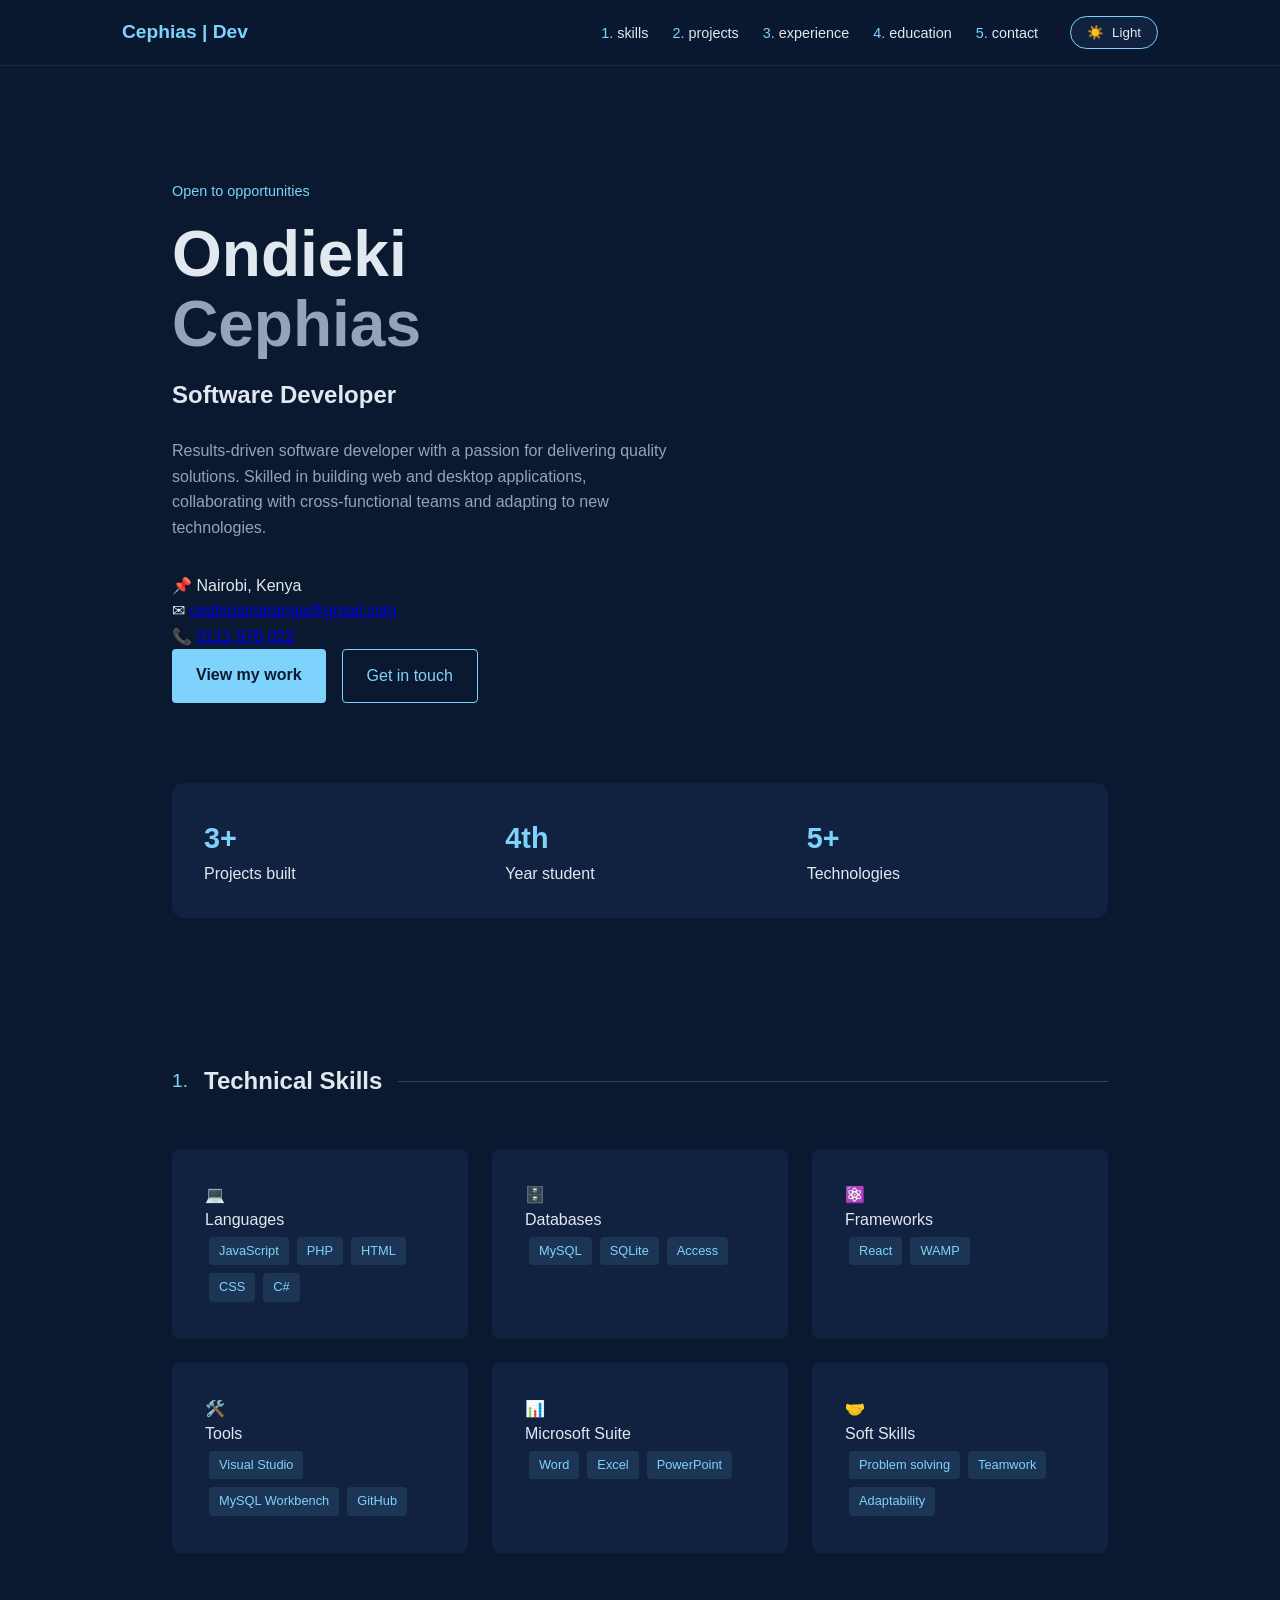
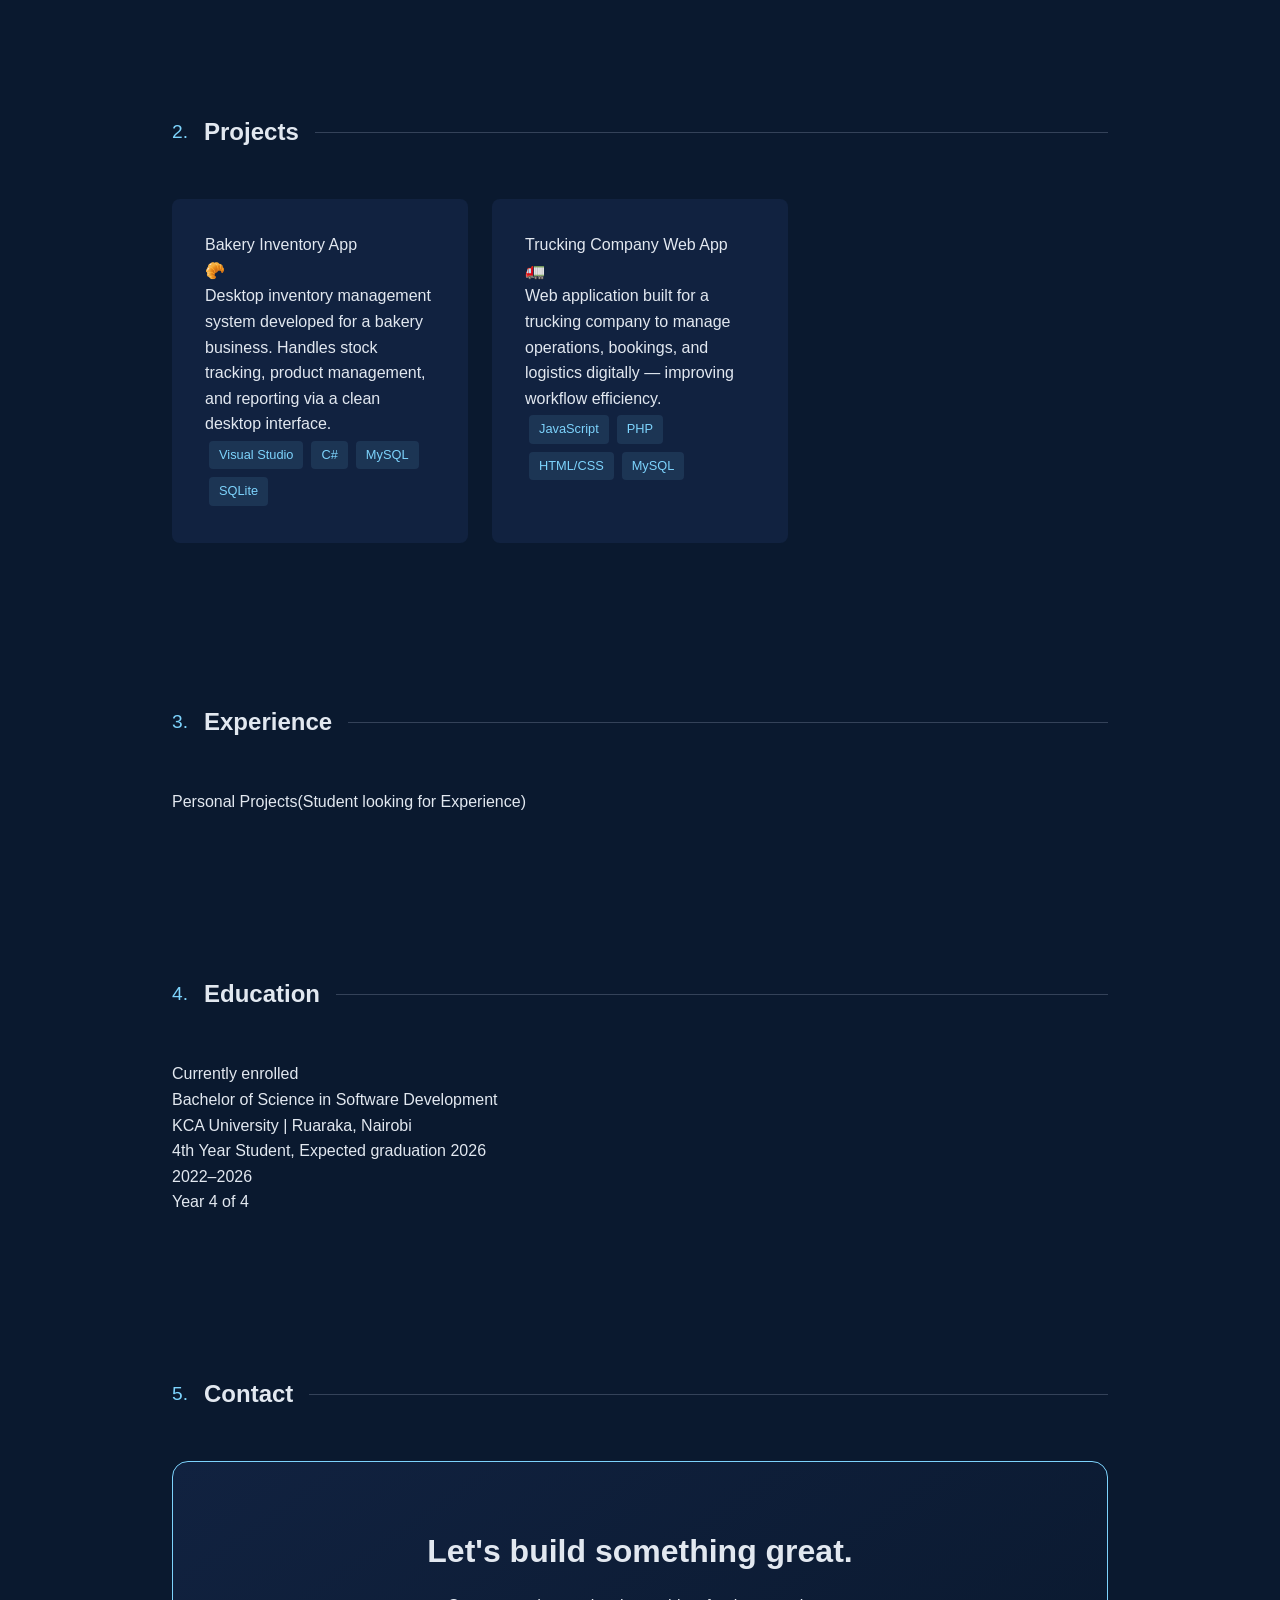
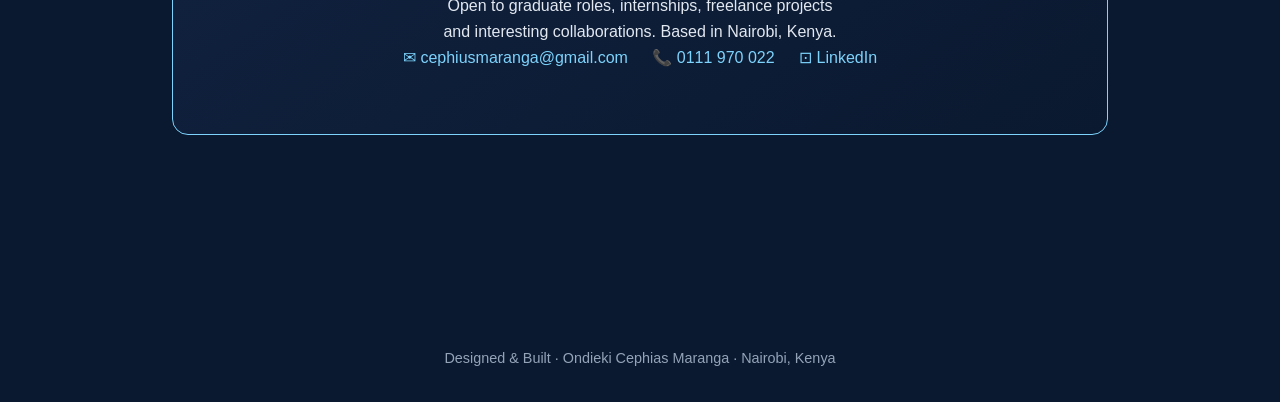
==== index.html @ e8d5468e "Rename ceph_pt.html to index.html" ====
<!DOCTYPE html>
<html lang="en">
<head>
<meta charset="UTF-8">
<meta name="viewport" content="width=device-width, initial-scale=1.0">
<title>Cephias Maranga | Software Developer</title>
<link rel="stylesheet" href="style.css">
</head>

<body>
<div class="stars"></div>

<nav>
  <div class="nav-inner">
    <div class="nav-logo"> Cephias | Dev</div>
    <div class="nav-right">
      <ul class="nav-links">
        <li><a href="#skills"><span class="nav-dot">1.</span>skills</a></li>
        <li><a href="#projects"><span class="nav-dot">2.</span>projects</a></li>
        <li><a href="#experience"><span class="nav-dot">3.</span>experience</a></li>
        <li><a href="#education"><span class="nav-dot">4.</span>education</a></li>
        <li><a href="#contact"><span class="nav-dot">5.</span>contact</a></li>
      </ul>
      <button class="toggle-btn" onclick="toggleTheme()" id="themeBtn">
        <span class="toggle-icon" id="themeIcon">☀️</span>
        <span id="themeLabel">Light</span>
      </button>
    </div>
  </div>
</nav>

<main>
  <div class="container">
    <!-- HERO -->
    <section class="hero">
      <div class="hero-content">
        <div class="hero-tag">Open to opportunities</div>
        <h1>Ondieki<span class="line2">Cephias</span></h1>
        <div class="hero-role">Software Developer<span class="blink"></span></div>
        <p class="hero-desc">Results-driven software developer with a passion for delivering quality solutions. Skilled in building web and desktop applications, collaborating with cross-functional teams and adapting to new technologies.</p>
        <div class="hero-contact">
          <div class="hero-contact-item">📌 Nairobi, Kenya</div>
          <div class="hero-contact-item">✉ <a href="mailto:cephiusmaranga@gmail.com">cephiusmaranga@gmail.com</a></div>
          <div class="hero-contact-item">📞 <a href="tel:0111970022">0111 970 022</a></div>
        </div>
        <div class="hero-btns">
          <a href="#projects" class="btn-primary">View my work</a>
          <a href="#contact" class="btn-ghost">Get in touch</a>
        </div>
      </div>
    </section>

    <!-- STATS -->
    <div class="status-bar">
      <div class="stat"><div class="stat-num">3+</div><div class="stat-label">Projects built</div></div>
      <div class="stat"><div class="stat-num">4th</div><div class="stat-label">Year student</div></div>
      <div class="stat"><div class="stat-num">5+</div><div class="stat-label">Technologies</div></div>
    </div>

    <!-- SKILLS -->
    <section class="skills-section" id="skills">
      <div class="section-header">
        <div class="section-num">1.</div>
        <h2 class="section-title">Technical Skills</h2>
        <div class="section-line"></div>
      </div>
      <div class="skills-grid">
        <div class="skill-card">
          <div class="skill-icon">💻</div>
          <div class="skill-name">Languages</div>
          <div class="skill-tags">
            <span class="tag">JavaScript</span><span class="tag">PHP</span><span class="tag">HTML</span><span class="tag">CSS</span><span class="tag">C#</span>
          </div>
        </div>
        <div class="skill-card">
          <div class="skill-icon">🗄️</div>
          <div class="skill-name">Databases</div>
          <div class="skill-tags">
            <span class="tag">MySQL</span><span class="tag">SQLite</span><span class="tag">Access</span>
          </div>
        </div>
        <div class="skill-card">
          <div class="skill-icon">⚛️</div>
          <div class="skill-name">Frameworks</div>
          <div class="skill-tags">
            <span class="tag">React</span><span class="tag">WAMP</span>
          </div>
        </div>
        <div class="skill-card">
          <div class="skill-icon">🛠️</div>
          <div class="skill-name">Tools</div>
          <div class="skill-tags">
            <span class="tag">Visual Studio</span><span class="tag">MySQL Workbench</span><span class="tag">GitHub</span>
          </div>
        </div>
        <div class="skill-card">
          <div class="skill-icon">📊</div>
          <div class="skill-name">Microsoft Suite</div>
          <div class="skill-tags">
            <span class="tag">Word</span><span class="tag">Excel</span><span class="tag">PowerPoint</span>
          </div>
        </div>
        <div class="skill-card">
          <div class="skill-icon">🤝</div>
          <div class="skill-name">Soft Skills</div>
          <div class="skill-tags">
            <span class="tag">Problem solving</span><span class="tag">Teamwork</span><span class="tag">Adaptability</span>
          </div>
        </div>
      </div>
    </section>

    <!-- PROJECTS -->
    <section class="projects-section" id="projects">
      <div class="section-header">
        <div class="section-num">2.</div>
        <h2 class="section-title">Projects</h2>
        <div class="section-line"></div>
      </div>
      <div class="projects-grid">
        <div class="project-card">
          <div class="project-header">
            <div class="project-name">Bakery Inventory App</div>
            <div class="project-icon">🥐</div>
          </div>
          <p class="project-desc">Desktop inventory management system developed for a bakery business. Handles stock tracking, product management, and reporting via a clean desktop interface.</p>
          <div class="project-stack">
            <span class="tag">Visual Studio</span><span class="tag">C#</span><span class="tag">MySQL</span><span class="tag">SQLite</span>
          </div>
        </div>
        <div class="project-card">
          <div class="project-header">
            <div class="project-name">Trucking Company Web App</div>
            <div class="project-icon">🚛</div>
          </div>
          <p class="project-desc">Web application built for a trucking company to manage operations, bookings, and logistics digitally — improving workflow efficiency.</p>
          <div class="project-stack">
            <span class="tag">JavaScript</span><span class="tag">PHP</span><span class="tag">HTML/CSS</span><span class="tag">MySQL</span>
          </div>
        </div>
      </div>
    </section>

    <!-- EXPERIENCE -->
    <section class="exp-section" id="experience">
      <div class="section-header">
        <div class="section-num">3.</div>
        <h2 class="section-title">Experience</h2>
        <div class="section-line"></div>
      </div>
      <div class="exp-list">
        <div class="exp-item">
          Personal Projects(Student looking for Experience)
        </div>
      </div>
    </section>

    <!-- EDUCATION -->
    <section class="edu-section" id="education">
      <div class="section-header">
        <div class="section-num">4.</div>
        <h2 class="section-title">Education</h2>
        <div class="section-line"></div>
      </div>
      <div class="edu-card">
        <div>
          <div class="edu-badge">Currently enrolled</div>
          <div class="edu-degree">Bachelor of Science in Software Development</div>
          <div class="edu-school">KCA University | Ruaraka, Nairobi</div>
          <div class="edu-detail">4th Year Student, Expected graduation 2026</div>
        </div>
        <div class="edu-right">
          <div class="edu-year">2022–2026</div>
          <div class="edu-status">Year 4 of 4</div>
        </div>
      </div>
    </section>

    <!-- CONTACT -->
    <section class="contact-section" id="contact">
      <div class="section-header">
        <div class="section-num">5.</div>
        <h2 class="section-title">Contact</h2>
        <div class="section-line"></div>
      </div>
      <div class="contact-card">
        <div class="contact-glow">Let's build something great.</div>
        <p class="contact-sub">Open to graduate roles, internships, freelance projects<br>and interesting collaborations. Based in Nairobi, Kenya.</p>
        <div class="contact-links">
          <a href="mailto:cephiusmaranga@gmail.com" class="contact-link">✉ cephiusmaranga@gmail.com</a>
          <a href="tel:0111970022" class="contact-link">📞 0111 970 022</a>
          <a href="https://linkedin.com/in/cephias-maranga" target="_blank" class="contact-link">⊡ LinkedIn</a>
        </div>
      </div>
    </section>
  </div>
</main>

<footer>
  <div>Designed &amp; Built · Ondieki Cephias Maranga · Nairobi, Kenya</div>
</footer>

<script>
  let dark = true;
  function toggleTheme() {
    dark = !dark;
    document.body.classList.toggle('light', !dark);
    document.getElementById('themeIcon').textContent = dark ? '☀️' : '🌙';
    document.getElementById('themeLabel').textContent = dark ? 'Light' : 'Dark';
  }
</script>
</body>
</html>
---- style.css ----
:root {
    /* Dark Theme */
    --bg-color: #0a192f;        
    --card-bg: #112240;         
    --accent-color: #7dd3fc;    
    --text-primary: #e2e8f0;    
    --text-secondary: #94a3b8;  
    --nav-bg: rgba(10, 25, 47, 0.85);
    --transition: all 0.3s ease;
  }

  body.light {
    /* Light Theme */
    --bg-color: #f0f9ff;        
    --card-bg: #ffffff;         
    --accent-color: #0369a1;    
    --text-primary: #0f172a;    
    --text-secondary: #475569;  
    --nav-bg: rgba(240, 249, 255, 0.85);
  }

  * {
    margin: 0;
    padding: 0;
    box-sizing: border-box;
  }

  html {
    scroll-behavior: smooth;
  }

  body {
    font-family: 'Calibri', 'Segoe UI', Tahoma, sans-serif;
    background-color: var(--bg-color);
    color: var(--text-primary);
    line-height: 1.6;
    transition: var(--transition);
    overflow-x: hidden;
  }

  /* Navigation */
  nav {
    position: fixed;
    top: 0;
    width: 100%;
    background: var(--nav-bg);
    backdrop-filter: blur(10px);
    z-index: 1000;
    border-bottom: 1px solid rgba(125, 211, 252, 0.1);
  }

  .nav-inner {
    max-width: 1100px;
    margin: 0 auto;
    padding: 1rem 2rem;
    display: flex;
    justify-content: space-between;
    align-items: center;
  }

  .nav-logo {
    font-weight: bold;
    font-size: 1.2rem;
    color: var(--accent-color);
  }

  .nav-right {
    display: flex;
    align-items: center;
    gap: 2rem;
  }

  .nav-links {
    display: flex;
    list-style: none;
    gap: 1.5rem;
  }

  .nav-links a {
    text-decoration: none;
    color: var(--text-primary);
    font-size: 0.9rem;
    transition: var(--transition);
  }

  .nav-links a:hover {
    color: var(--accent-color);
  }

  .nav-dot {
    color: var(--accent-color);
    margin-right: 4px;
  }

  .toggle-btn {
    background: var(--card-bg);
    border: 1px solid var(--accent-color);
    color: var(--text-primary);
    padding: 0.5rem 1rem;
    border-radius: 20px;
    cursor: pointer;
    display: flex;
    align-items: center;
    gap: 8px;
    transition: var(--transition);
  }

  /* Main Container */
  .container {
    max-width: 1000px;
    margin: 0 auto;
    padding: 100px 2rem;
  }

  section {
    padding: 80px 0;
  }

  /* Hero Section */
  .hero {
    display: flex;
    justify-content: space-between;
    align-items: center;
    min-height: 70vh;
  }

  .hero-tag {
    color: var(--accent-color);
    font-size: 0.9rem;
    margin-bottom: 1rem;
  }

  h1 {
    font-size: 4rem;
    line-height: 1.1;
    margin-bottom: 1rem;
  }

  .line2 {
    display: block;
    color: var(--text-secondary);
  }

  .hero-role {
    font-size: 1.5rem;
    font-weight: bold;
    margin-bottom: 1.5rem;
  }

  .hero-desc {
    max-width: 500px;
    color: var(--text-secondary);
    margin-bottom: 2rem;
  }

  .hero-btns {
    display: flex;
    gap: 1rem;
  }

  .btn-primary {
    background: var(--accent-color);
    color: var(--bg-color);
    padding: 0.8rem 1.5rem;
    border-radius: 4px;
    text-decoration: none;
    font-weight: bold;
  }

  .btn-ghost {
    border: 1px solid var(--accent-color);
    color: var(--accent-color);
    padding: 0.8rem 1.5rem;
    border-radius: 4px;
    text-decoration: none;
  }

  /* Stats Bar */
  .status-bar {
    display: grid;
    grid-template-columns: repeat(auto-fit, minmax(150px, 1fr));
    gap: 2rem;
    background: var(--card-bg);
    padding: 2rem;
    border-radius: 12px;
    margin-bottom: 4rem;
  }

  .stat-num {
    font-size: 1.8rem;
    font-weight: bold;
    color: var(--accent-color);
  }

  /* Section Headers */
  .section-header {
    display: flex;
    align-items: center;
    gap: 1rem;
    margin-bottom: 3rem;
  }

  .section-num { color: var(--accent-color); font-size: 1.2rem; }
  .section-line { height: 1px; background: var(--text-secondary); flex-grow: 1; opacity: 0.3; }

  /* Cards Grid */
  .skills-grid, .projects-grid {
    display: grid;
    grid-template-columns: repeat(auto-fill, minmax(280px, 1fr));
    gap: 1.5rem;
  }

  .skill-card, .project-card {
    background: var(--card-bg);
    padding: 2rem;
    border-radius: 8px;
    transition: transform 0.3s ease;
    border: 1px solid transparent;
  }

  .skill-card:hover, .project-card:hover {
    transform: translateY(-5px);
    border-color: var(--accent-color);
  }

  .tag {
    background: rgba(125, 211, 252, 0.1);
    color: var(--accent-color);
    padding: 4px 10px;
    border-radius: 4px;
    font-size: 0.8rem;
    margin: 4px;
    display: inline-block;
  }

  /* Contact */
  .contact-card {
    text-align: center;
    background: linear-gradient(145deg, var(--card-bg), var(--bg-color));
    padding: 4rem 2rem;
    border-radius: 16px;
    border: 1px solid var(--accent-color);
  }

  .contact-glow {
    font-size: 2rem;
    font-weight: bold;
    margin-bottom: 1rem;
  }

  .contact-link {
    color: var(--accent-color);
    text-decoration: none;
    margin: 0 10px;
    display: inline-block;
  }

  footer {
    text-align: center;
    padding: 2rem;
    font-size: 0.9rem;
    color: var(--text-secondary);
  }

  /* Responsive */
  @media (max-width: 768px) {
    .nav-links { display: none; }
    .hero { flex-direction: column; text-align: center; }
    h1 { font-size: 2.5rem; }
    .hero-visual { margin-top: 3rem; }
  }
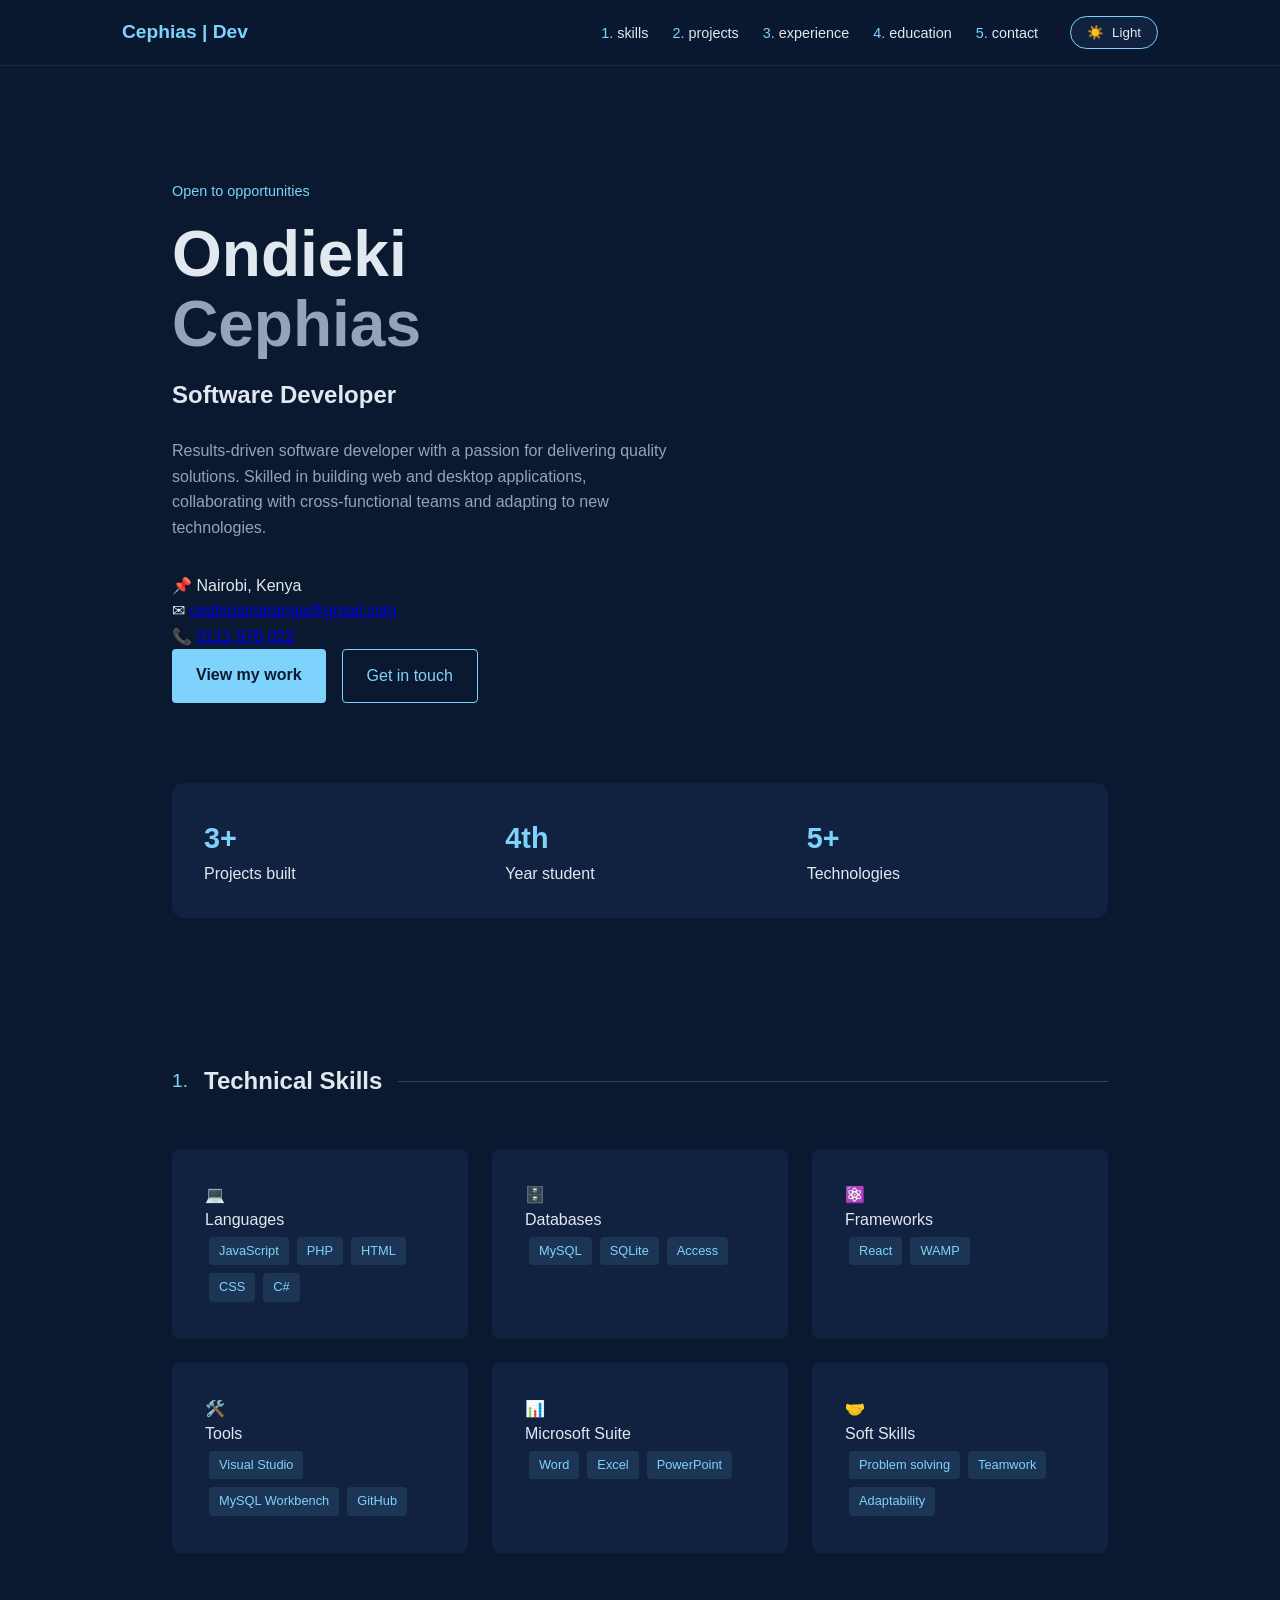
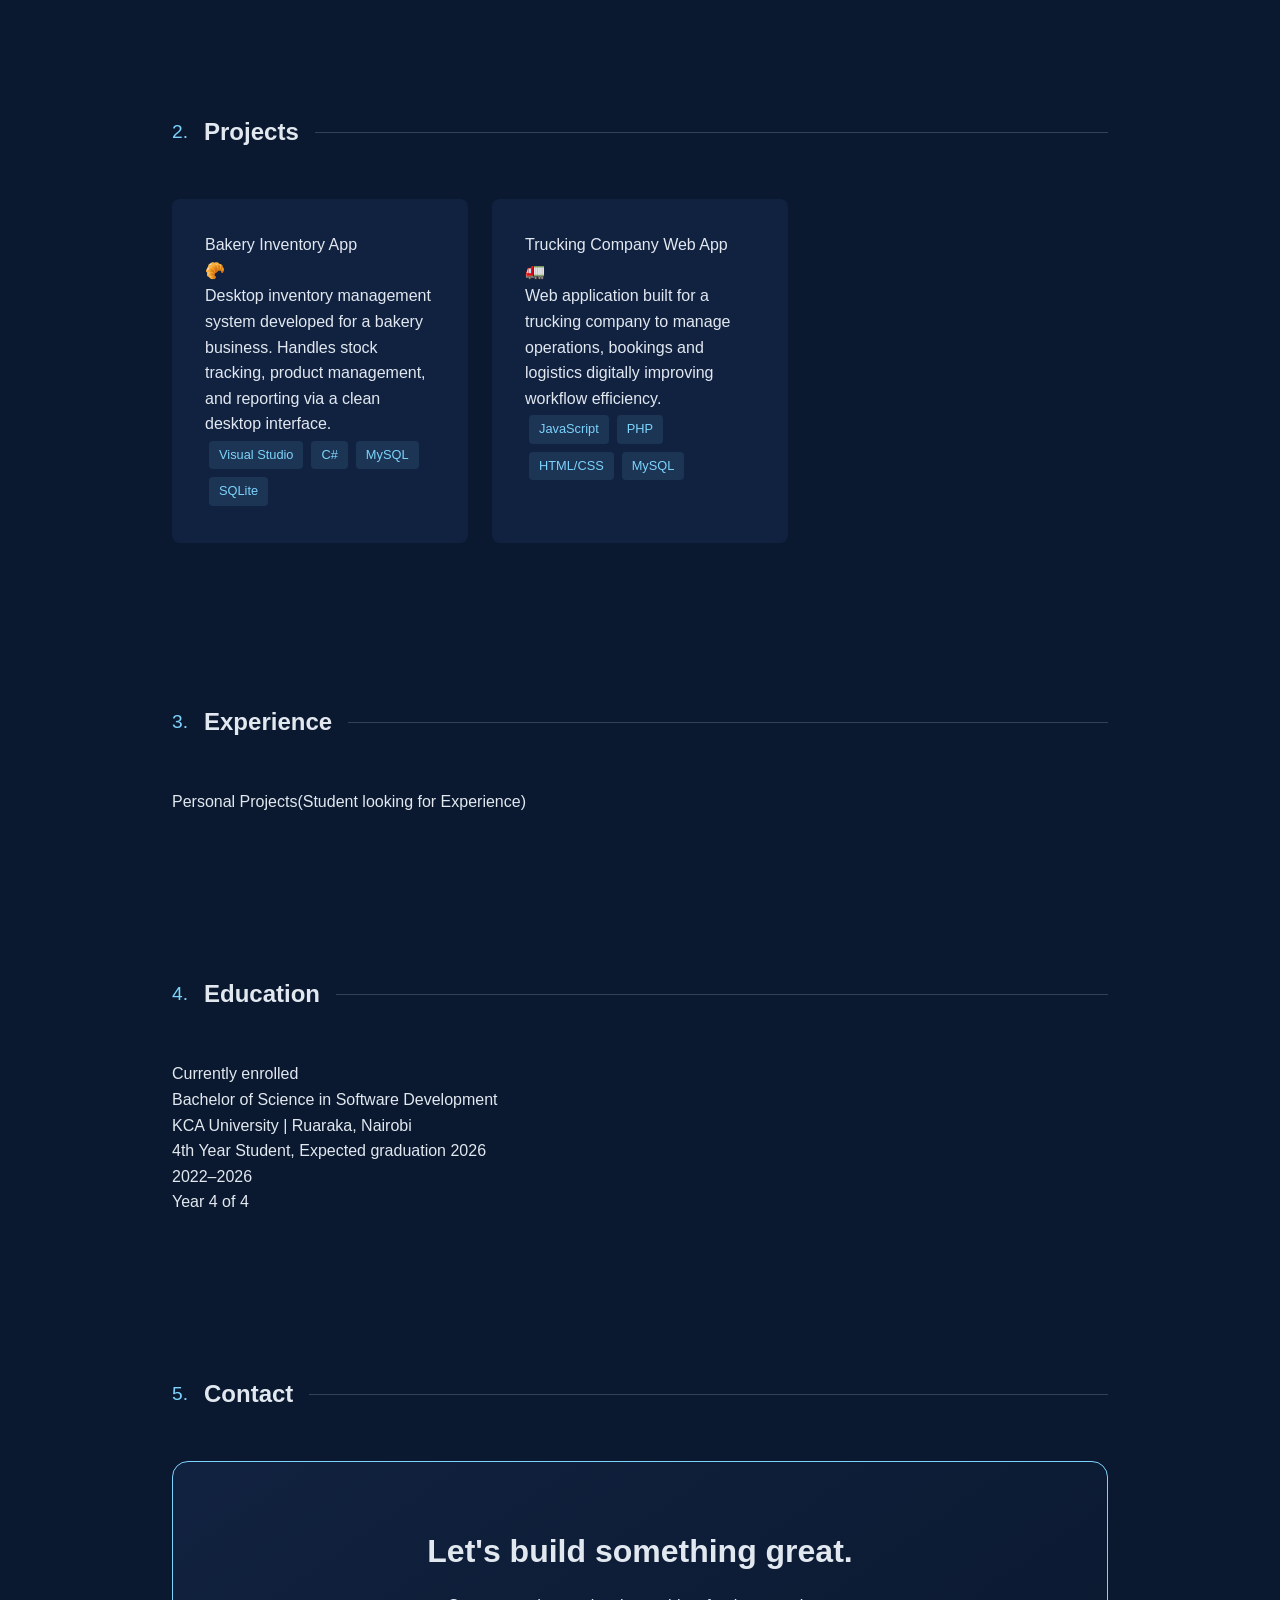
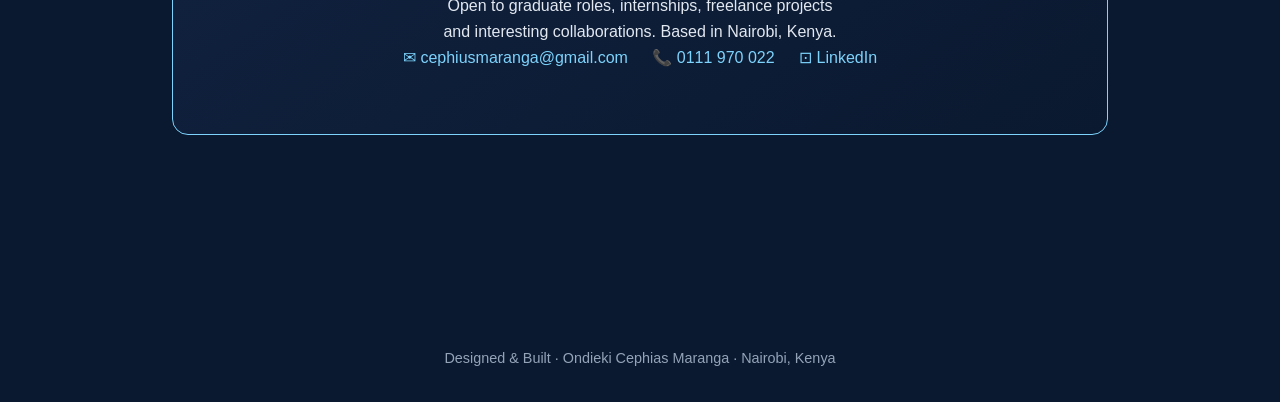
==== commit b7f94188: "Update index.html" ====
--- a/index.html
+++ b/index.html
@@ -133,7 +133,7 @@
             <div class="project-name">Trucking Company Web App</div>
             <div class="project-icon">🚛</div>
           </div>
-          <p class="project-desc">Web application built for a trucking company to manage operations, bookings, and logistics digitally — improving workflow efficiency.</p>
+          <p class="project-desc">Web application built for a trucking company to manage operations, bookings and logistics digitally improving workflow efficiency.</p>
           <div class="project-stack">
             <span class="tag">JavaScript</span><span class="tag">PHP</span><span class="tag">HTML/CSS</span><span class="tag">MySQL</span>
           </div>
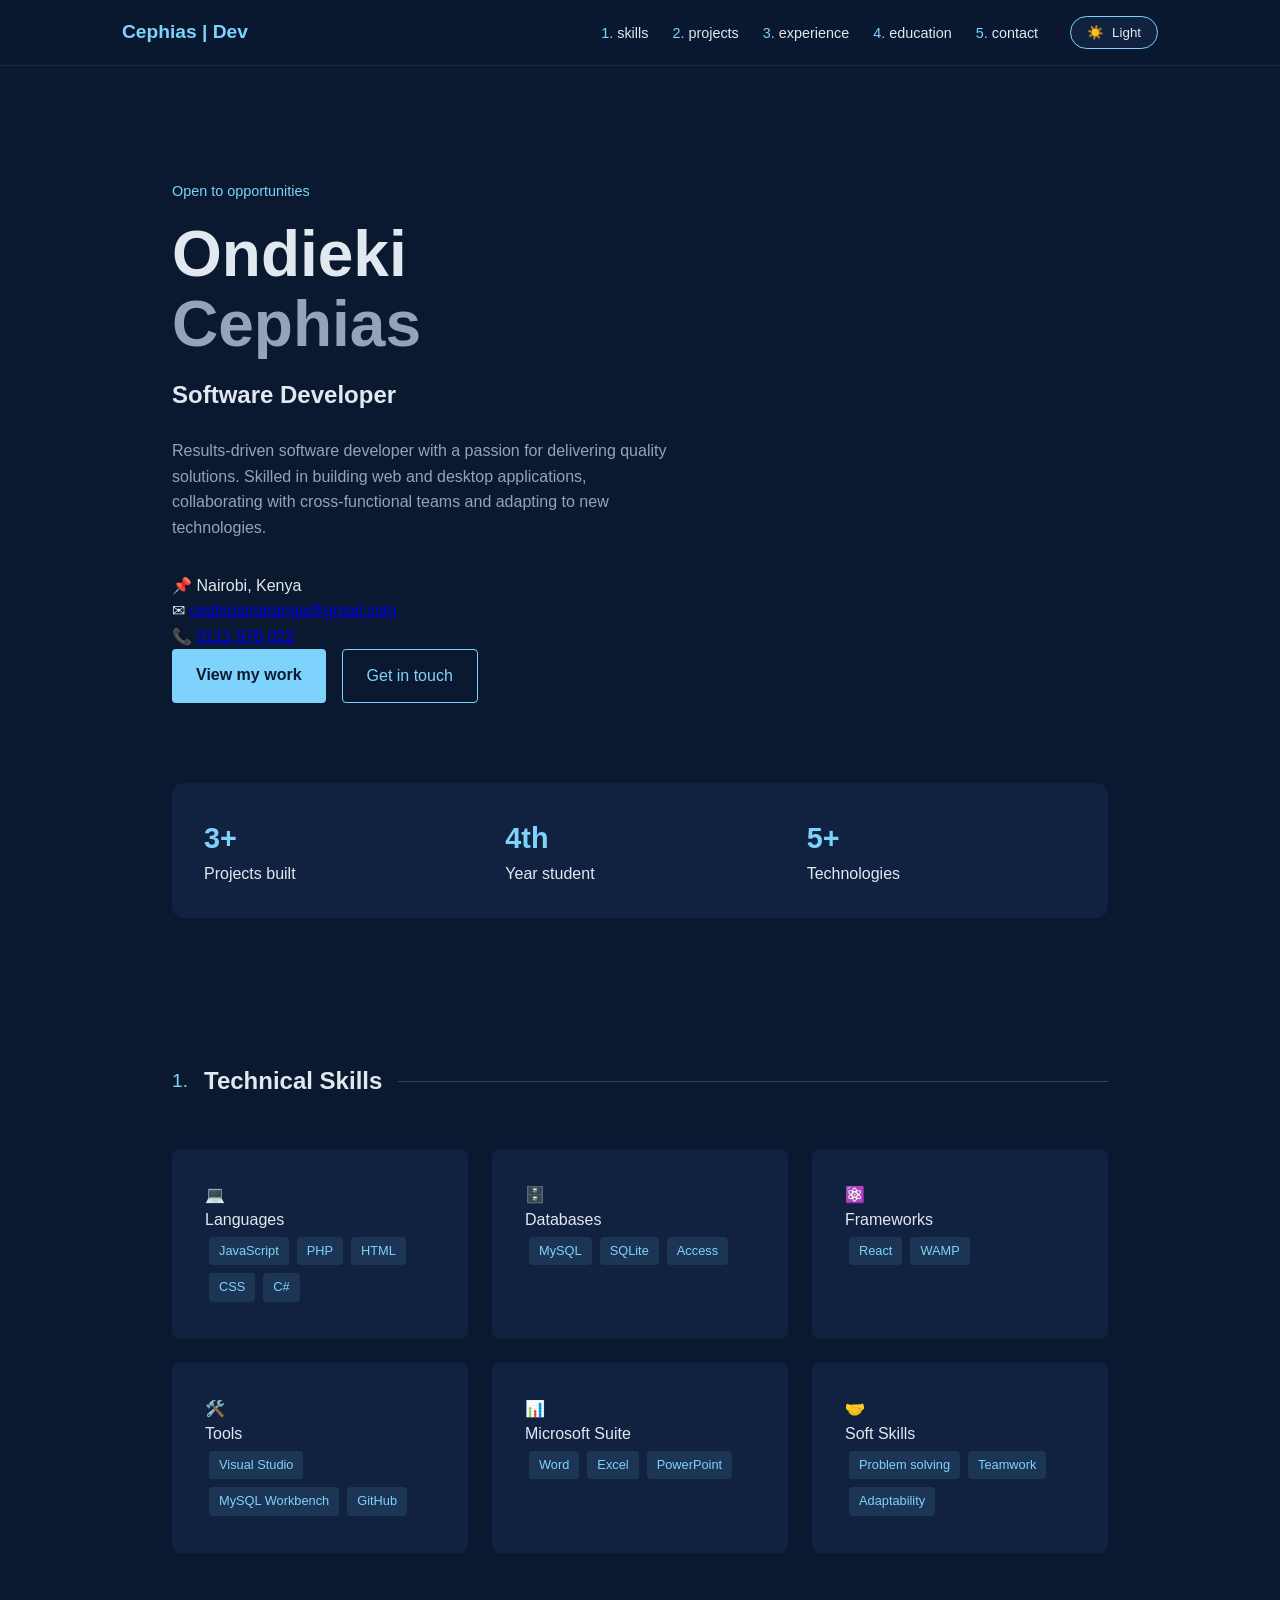
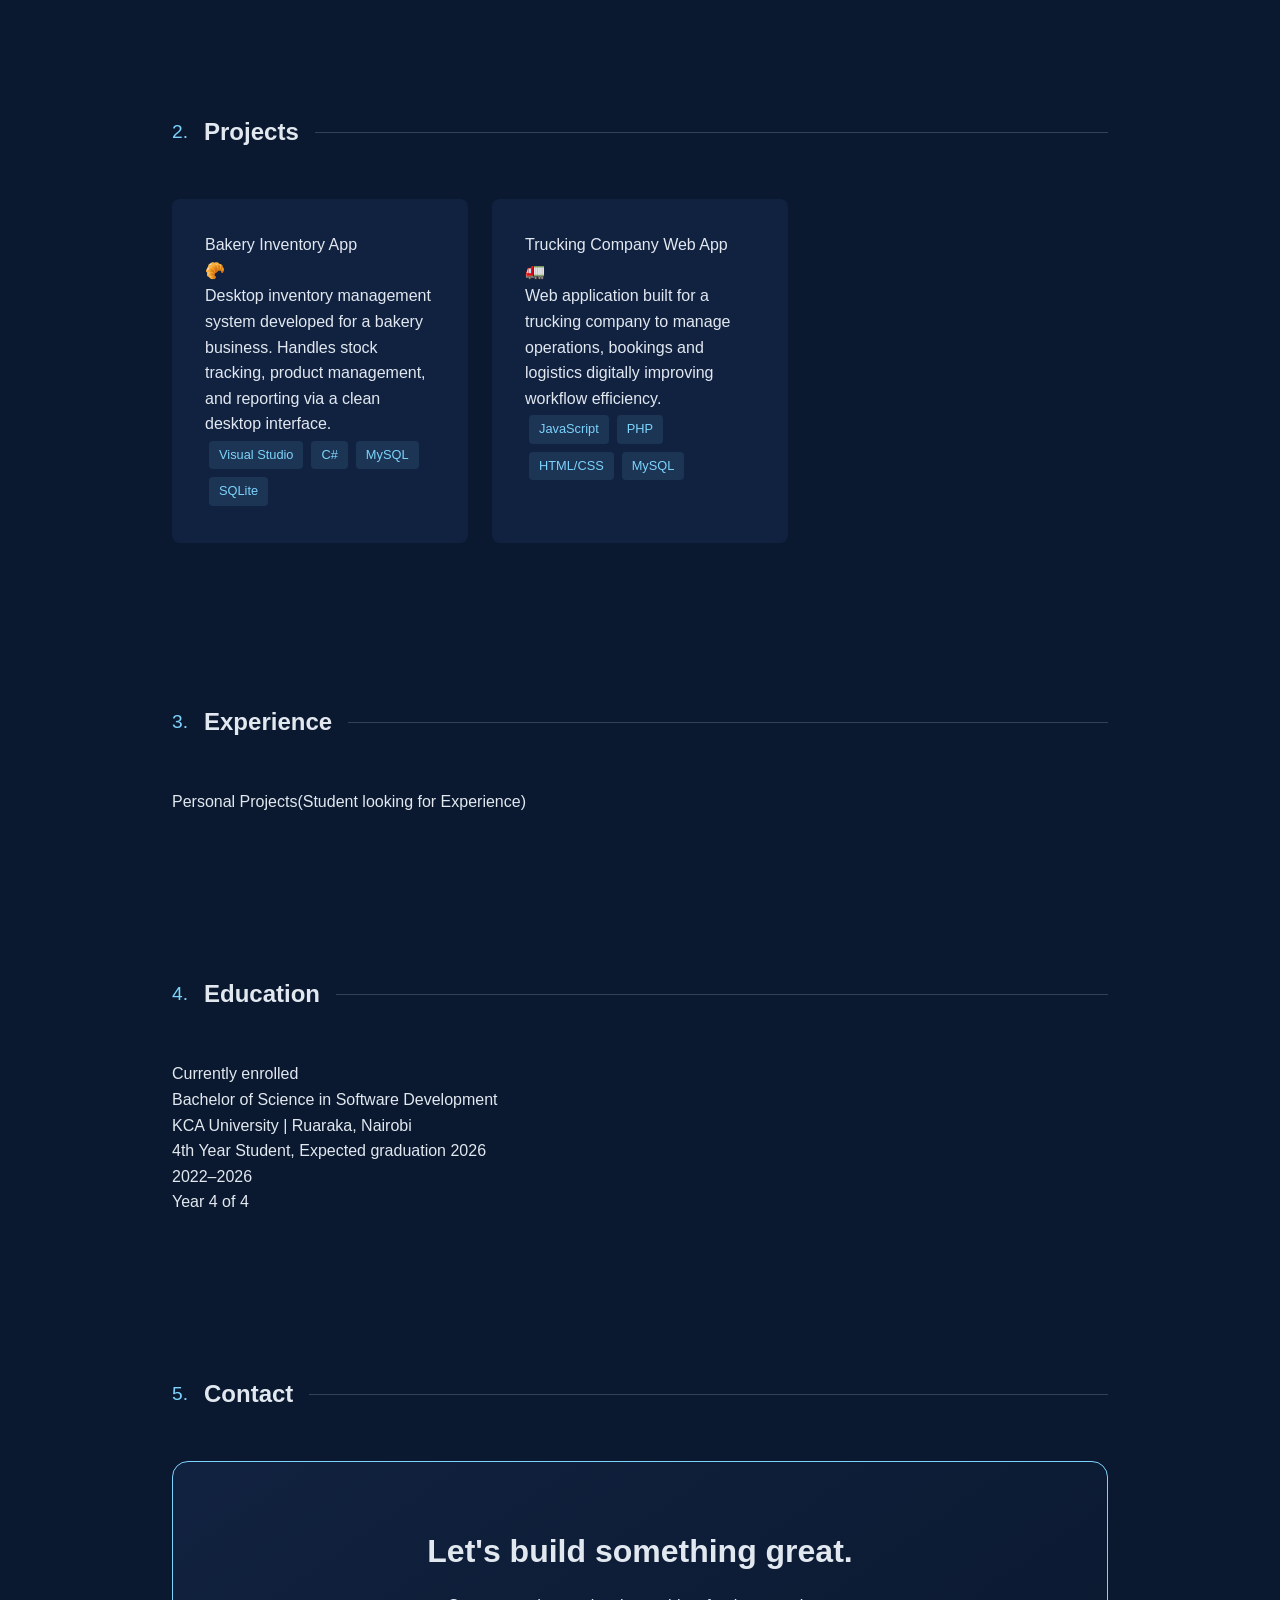
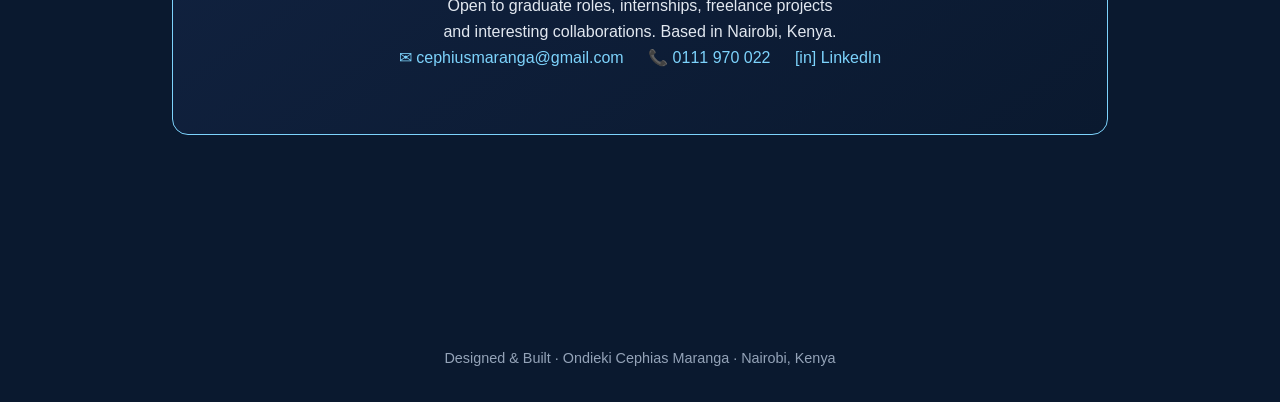
==== commit bce768bb: "Update index.html" ====
--- a/index.html
+++ b/index.html
@@ -189,7 +189,7 @@
         <div class="contact-links">
           <a href="mailto:cephiusmaranga@gmail.com" class="contact-link">✉ cephiusmaranga@gmail.com</a>
           <a href="tel:0111970022" class="contact-link">📞 0111 970 022</a>
-          <a href="https://linkedin.com/in/cephias-maranga" target="_blank" class="contact-link">⊡ LinkedIn</a>
+          <a href="https://www.linkedin.com/in/cephias-maranga-21491b352/" target="_blank" class="contact-link">[in] LinkedIn</a>
         </div>
       </div>
     </section>
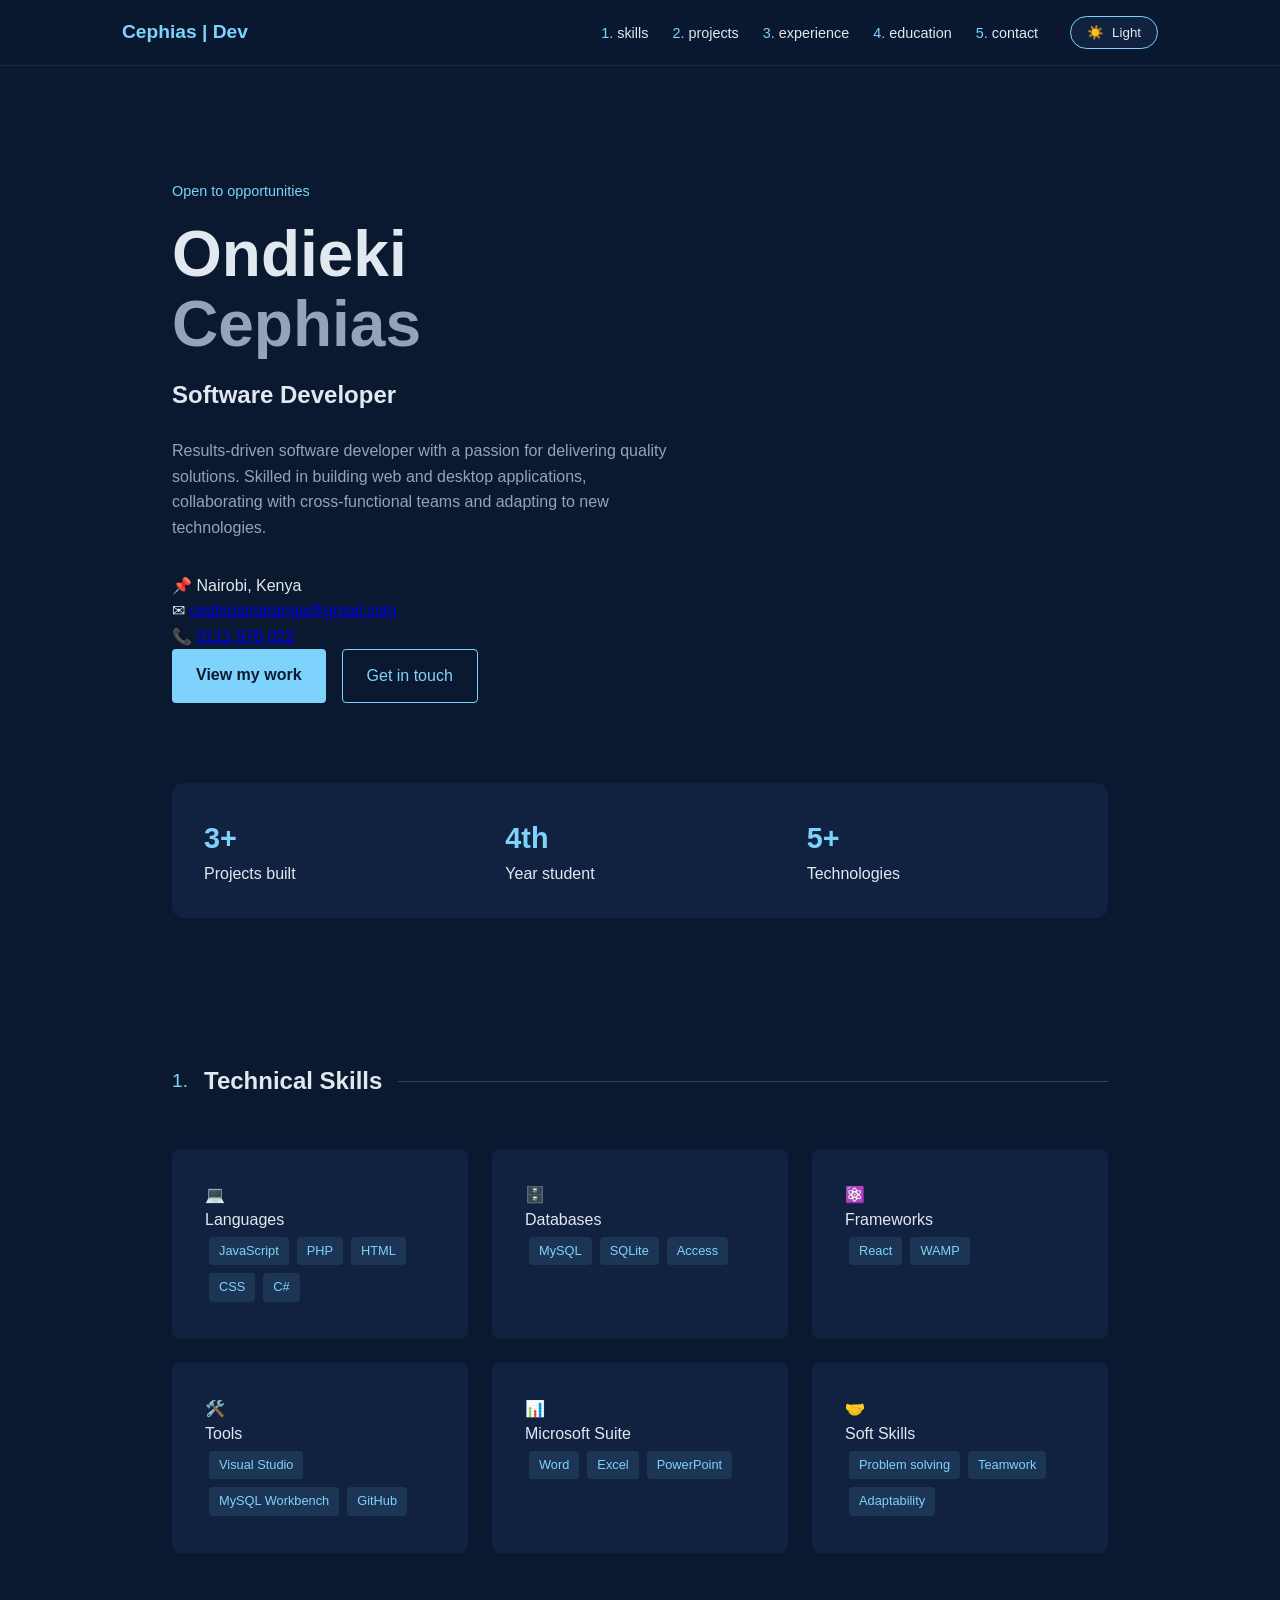
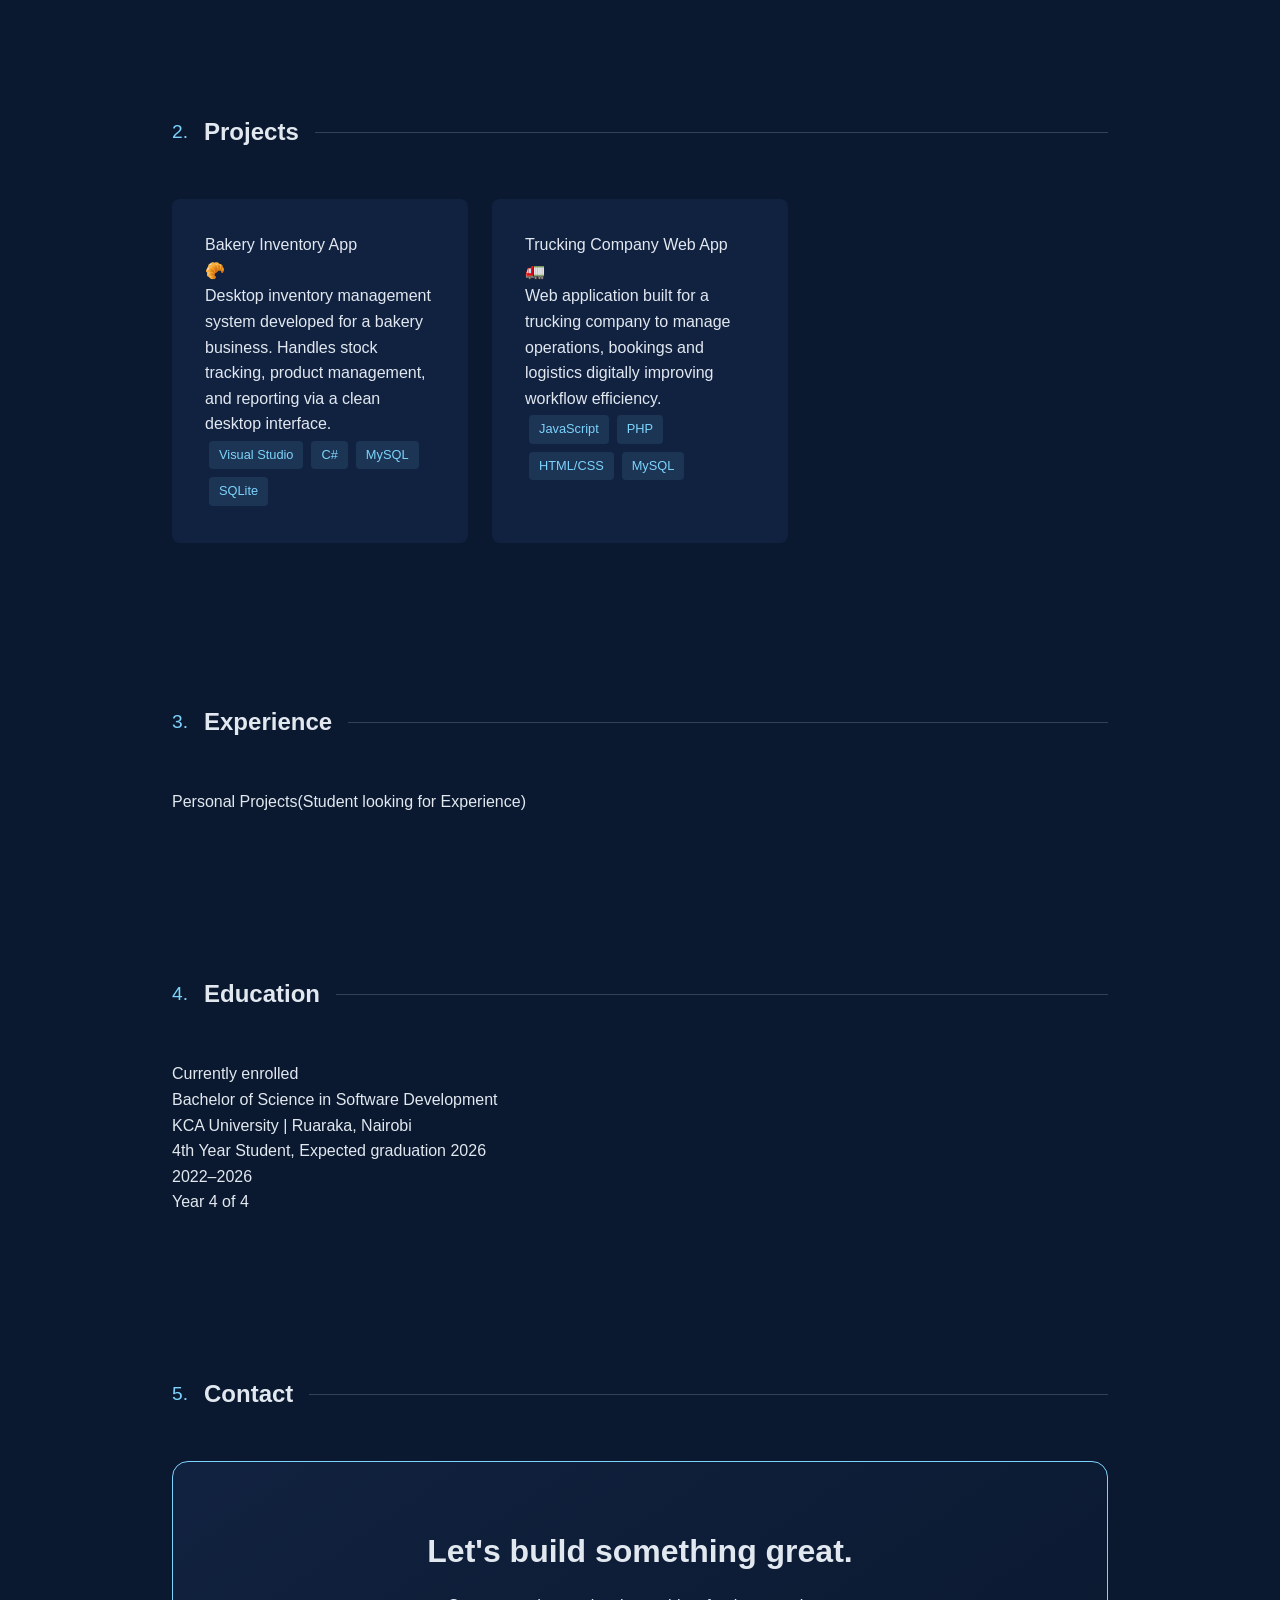
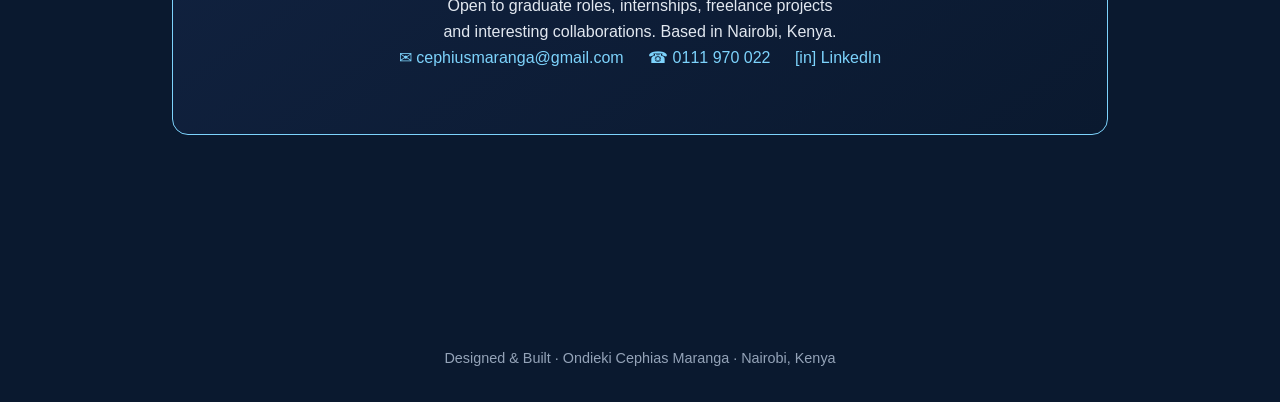
==== commit 5968ee9a: "Update index.html" ====
--- a/index.html
+++ b/index.html
@@ -188,7 +188,7 @@
         <p class="contact-sub">Open to graduate roles, internships, freelance projects<br>and interesting collaborations. Based in Nairobi, Kenya.</p>
         <div class="contact-links">
           <a href="mailto:cephiusmaranga@gmail.com" class="contact-link">✉ cephiusmaranga@gmail.com</a>
-          <a href="tel:0111970022" class="contact-link">📞 0111 970 022</a>
+          <a href="tel:0111970022" class="contact-link">☎ 0111 970 022</a>
           <a href="https://www.linkedin.com/in/cephias-maranga-21491b352/" target="_blank" class="contact-link">[in] LinkedIn</a>
         </div>
       </div>
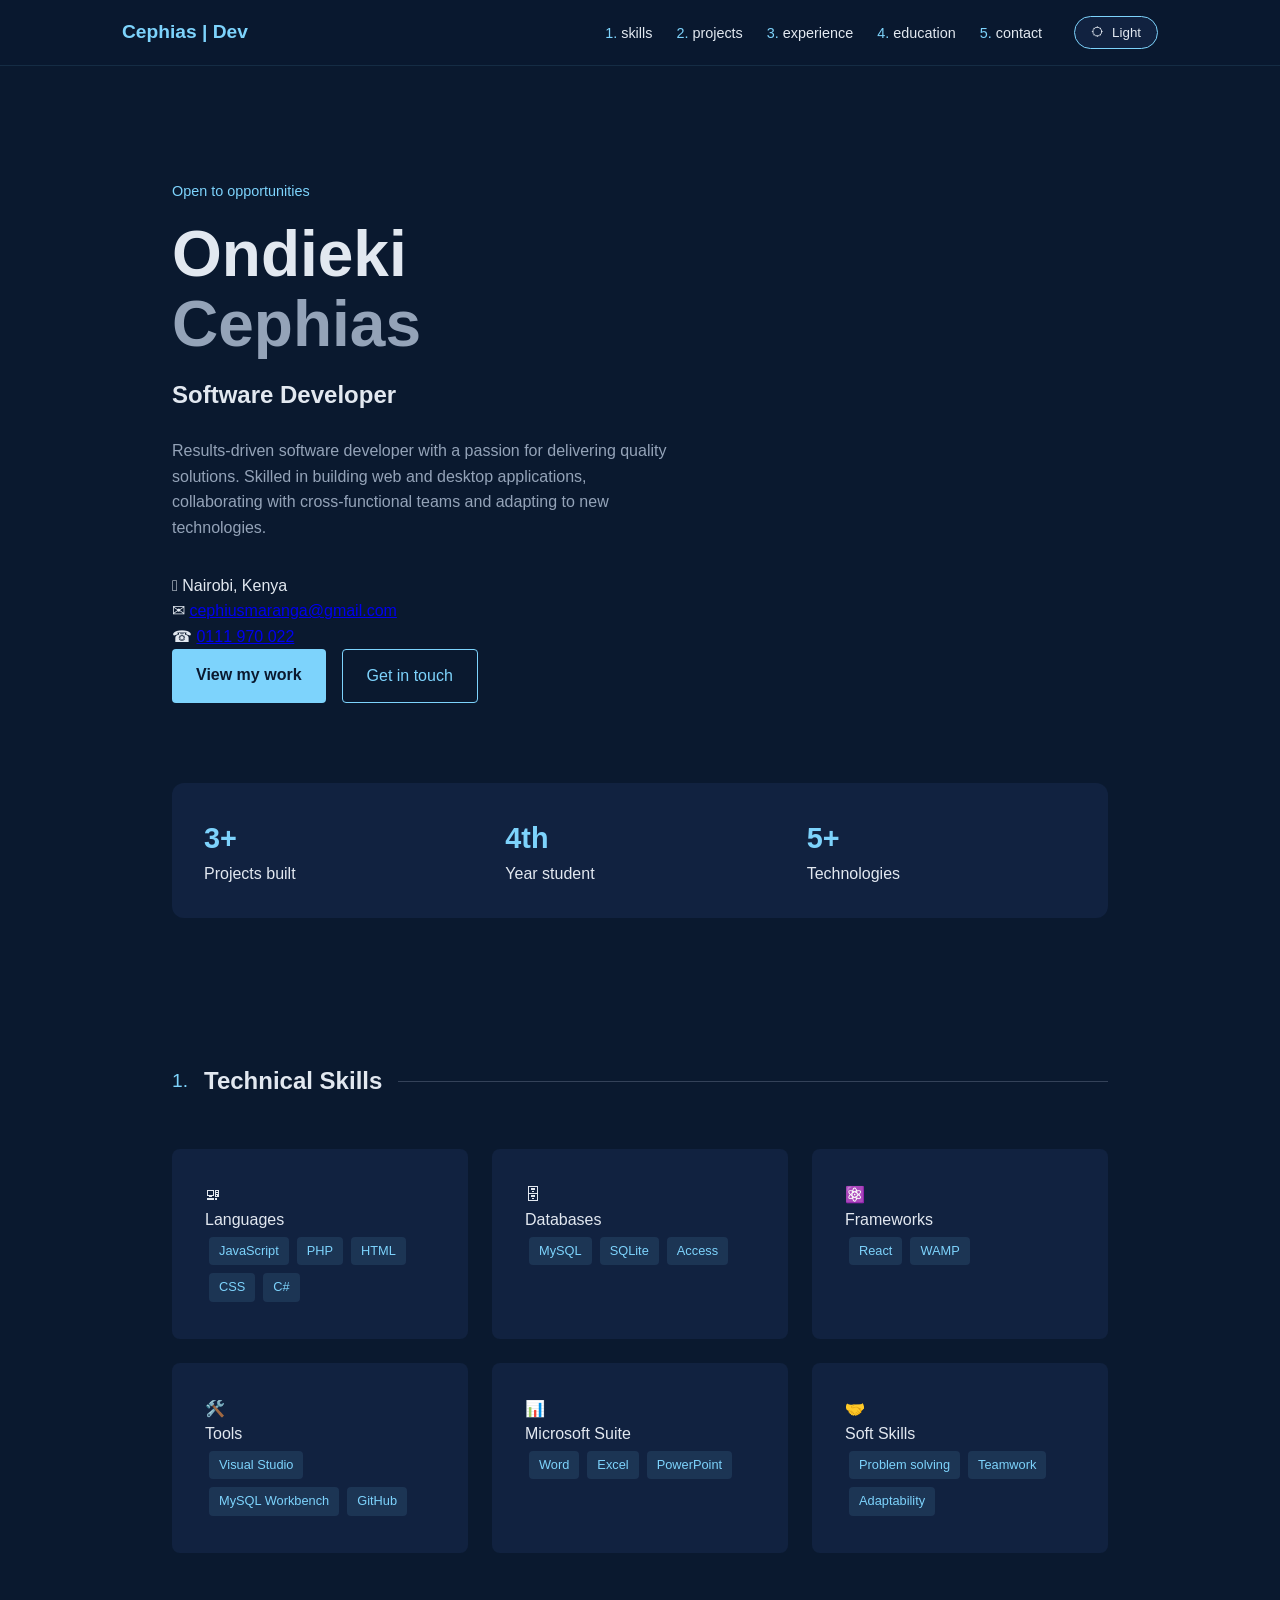
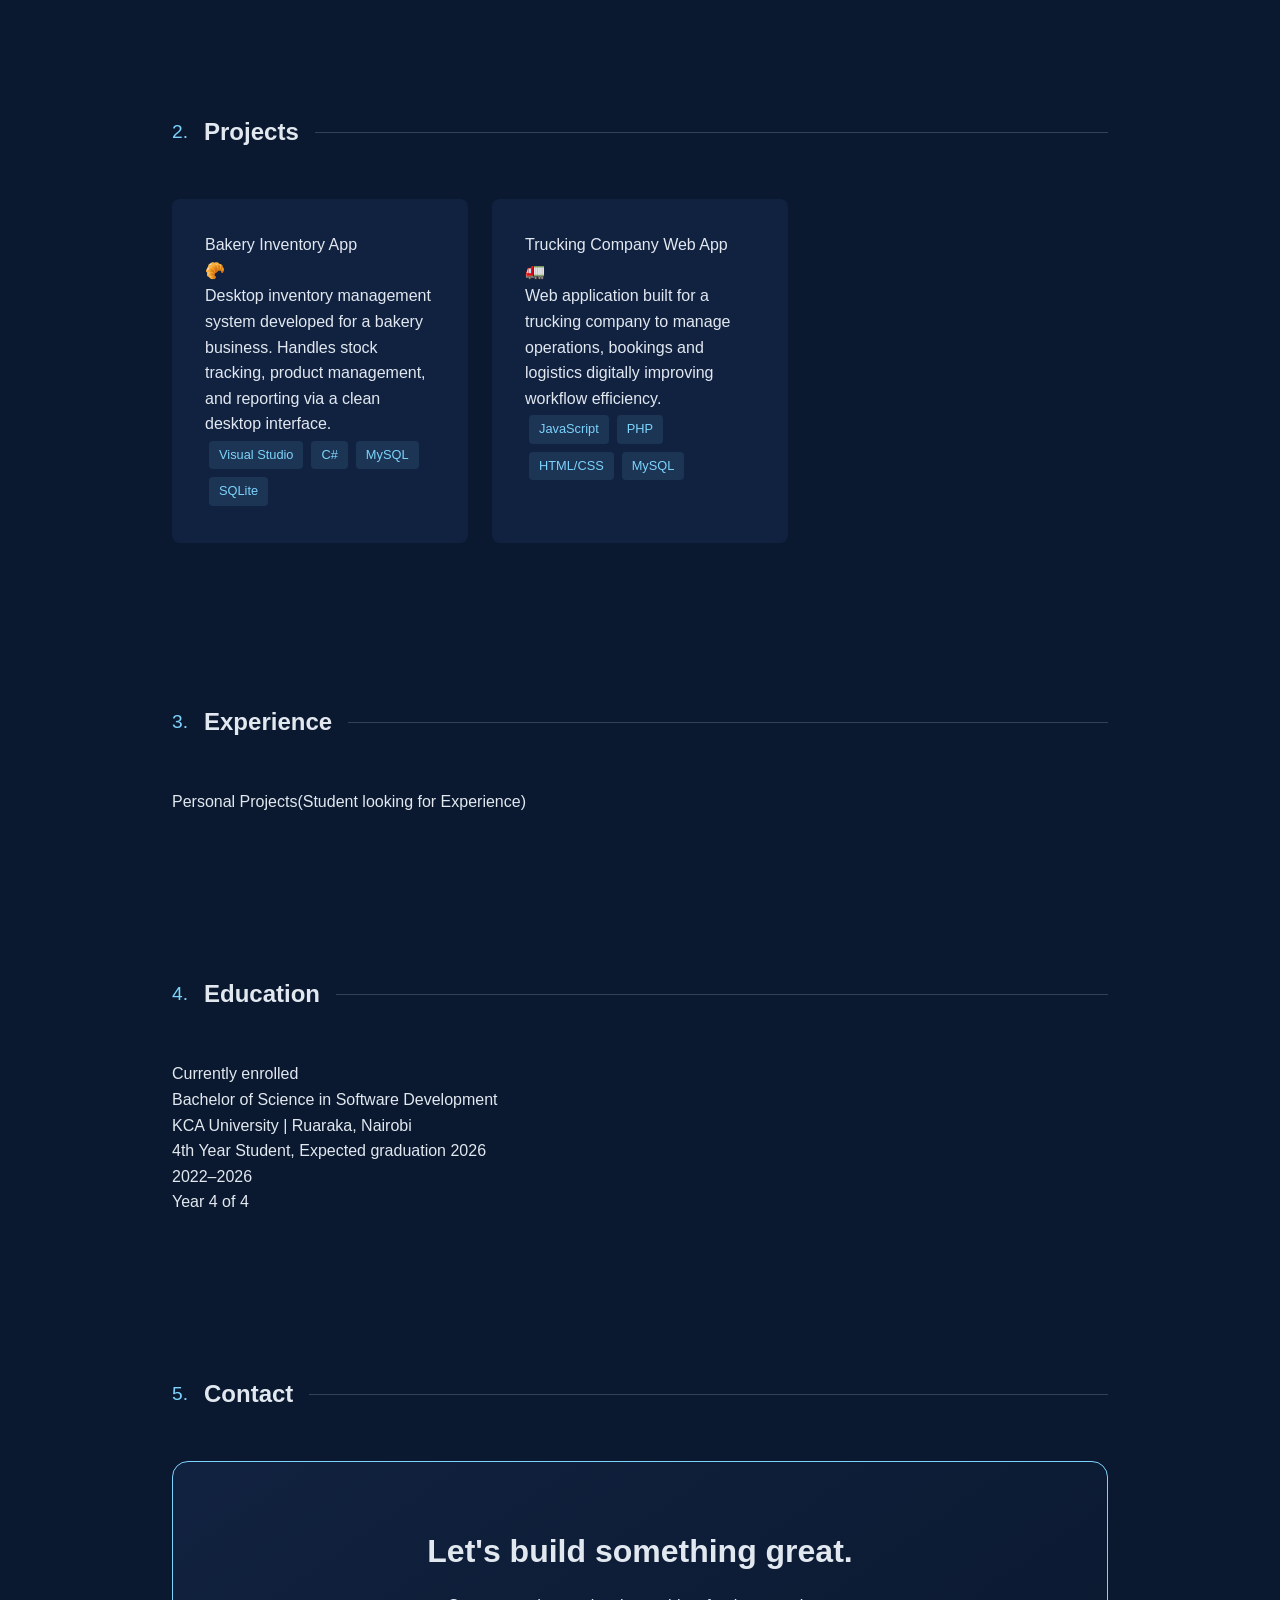
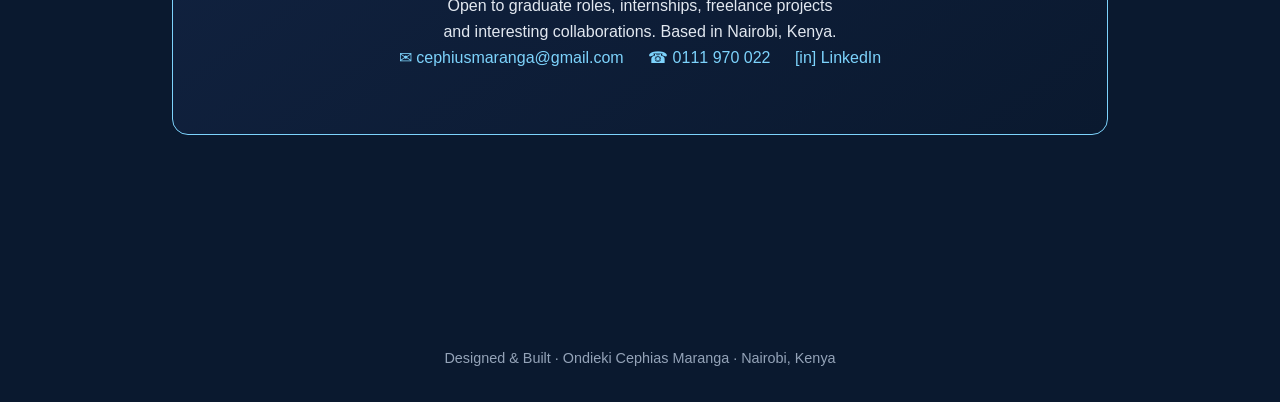
==== commit 2ce8e3d0: "Update index.html" ====
--- a/index.html
+++ b/index.html
@@ -22,7 +22,7 @@
         <li><a href="#contact"><span class="nav-dot">5.</span>contact</a></li>
       </ul>
       <button class="toggle-btn" onclick="toggleTheme()" id="themeBtn">
-        <span class="toggle-icon" id="themeIcon">☀️</span>
+        <span class="toggle-icon" id="themeIcon">🌣</span>
         <span id="themeLabel">Light</span>
       </button>
     </div>
@@ -39,9 +39,9 @@
         <div class="hero-role">Software Developer<span class="blink"></span></div>
         <p class="hero-desc">Results-driven software developer with a passion for delivering quality solutions. Skilled in building web and desktop applications, collaborating with cross-functional teams and adapting to new technologies.</p>
         <div class="hero-contact">
-          <div class="hero-contact-item">📌 Nairobi, Kenya</div>
+          <div class="hero-contact-item">𖡡 Nairobi, Kenya</div>
           <div class="hero-contact-item">✉ <a href="mailto:cephiusmaranga@gmail.com">cephiusmaranga@gmail.com</a></div>
-          <div class="hero-contact-item">📞 <a href="tel:0111970022">0111 970 022</a></div>
+          <div class="hero-contact-item">☎ <a href="tel:0111970022">0111 970 022</a></div>
         </div>
         <div class="hero-btns">
           <a href="#projects" class="btn-primary">View my work</a>
@@ -66,14 +66,14 @@
       </div>
       <div class="skills-grid">
         <div class="skill-card">
-          <div class="skill-icon">💻</div>
+          <div class="skill-icon">🖳</div>
           <div class="skill-name">Languages</div>
           <div class="skill-tags">
             <span class="tag">JavaScript</span><span class="tag">PHP</span><span class="tag">HTML</span><span class="tag">CSS</span><span class="tag">C#</span>
           </div>
         </div>
         <div class="skill-card">
-          <div class="skill-icon">🗄️</div>
+          <div class="skill-icon">🗄</div>
           <div class="skill-name">Databases</div>
           <div class="skill-tags">
             <span class="tag">MySQL</span><span class="tag">SQLite</span><span class="tag">Access</span>
@@ -205,7 +205,7 @@
   function toggleTheme() {
     dark = !dark;
     document.body.classList.toggle('light', !dark);
-    document.getElementById('themeIcon').textContent = dark ? '☀️' : '🌙';
+    document.getElementById('themeIcon').textContent = dark ? '🌣' : '☽';
     document.getElementById('themeLabel').textContent = dark ? 'Light' : 'Dark';
   }
 </script>
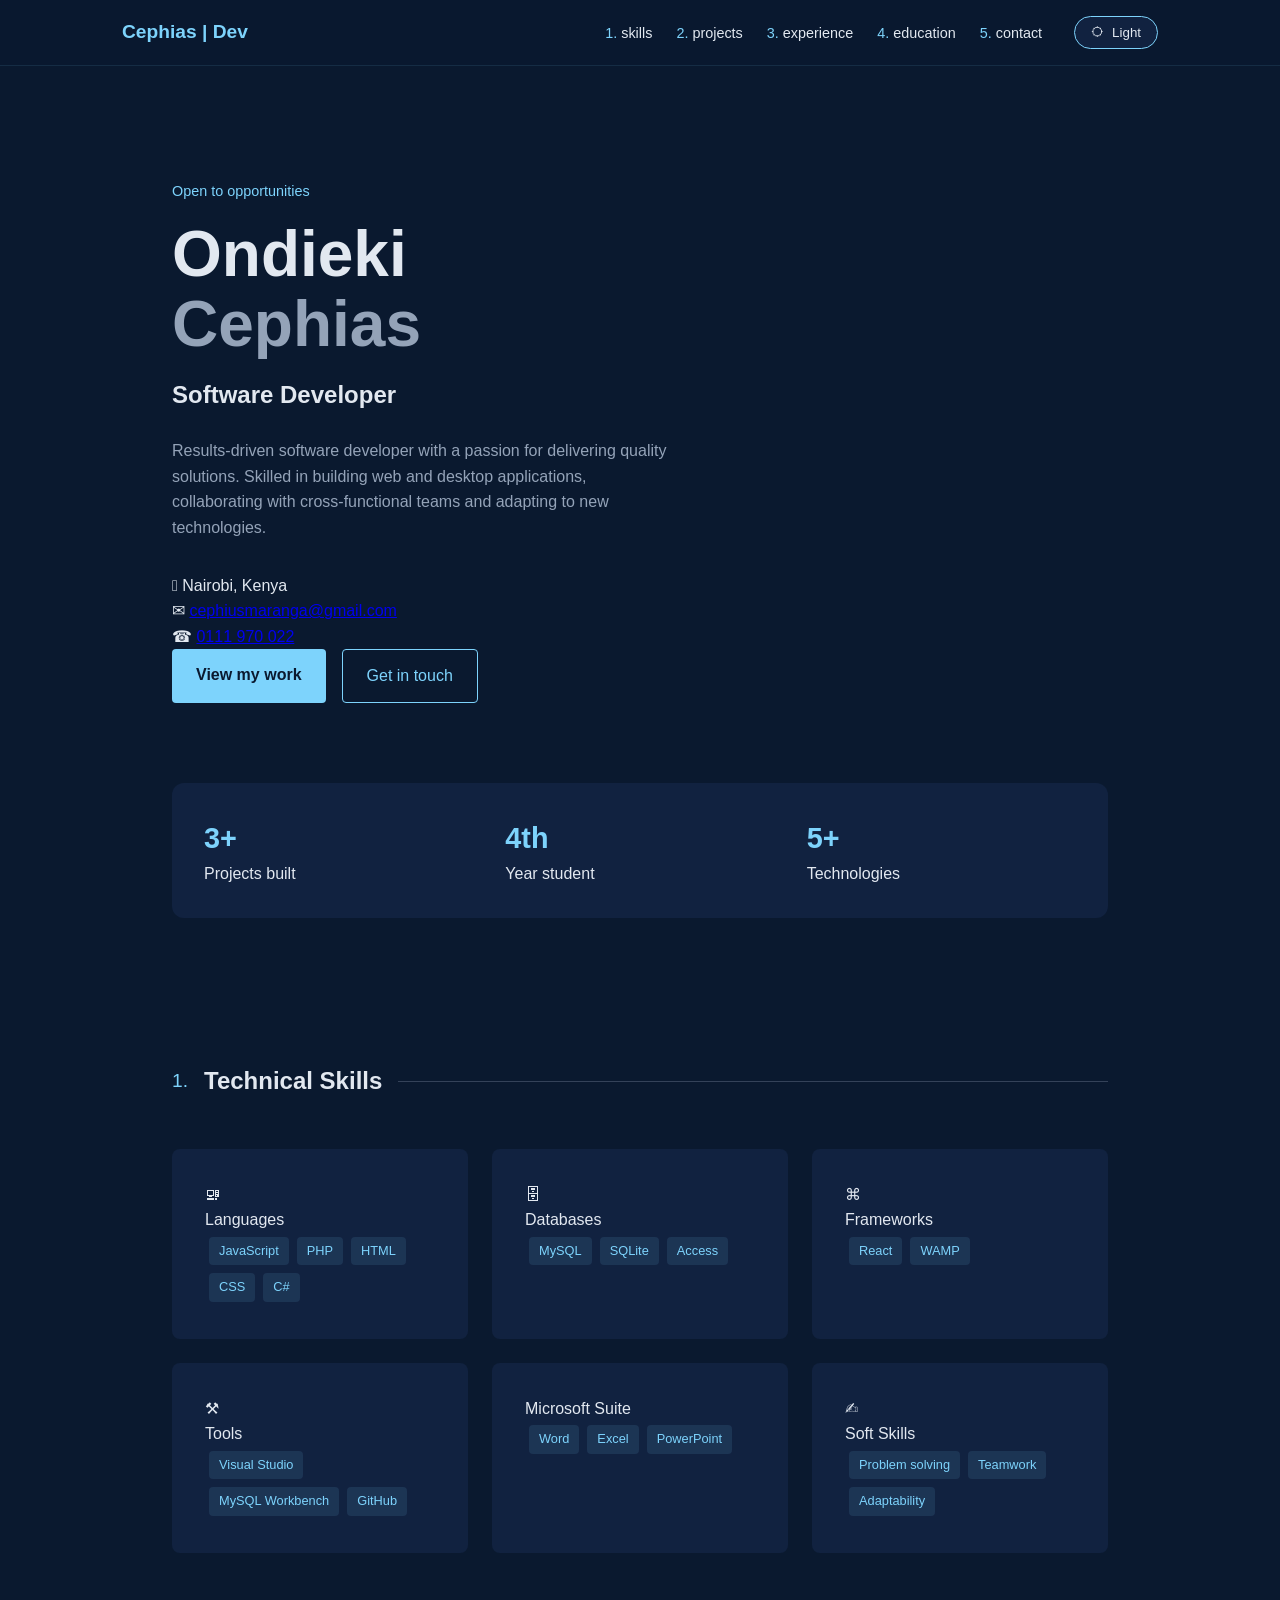
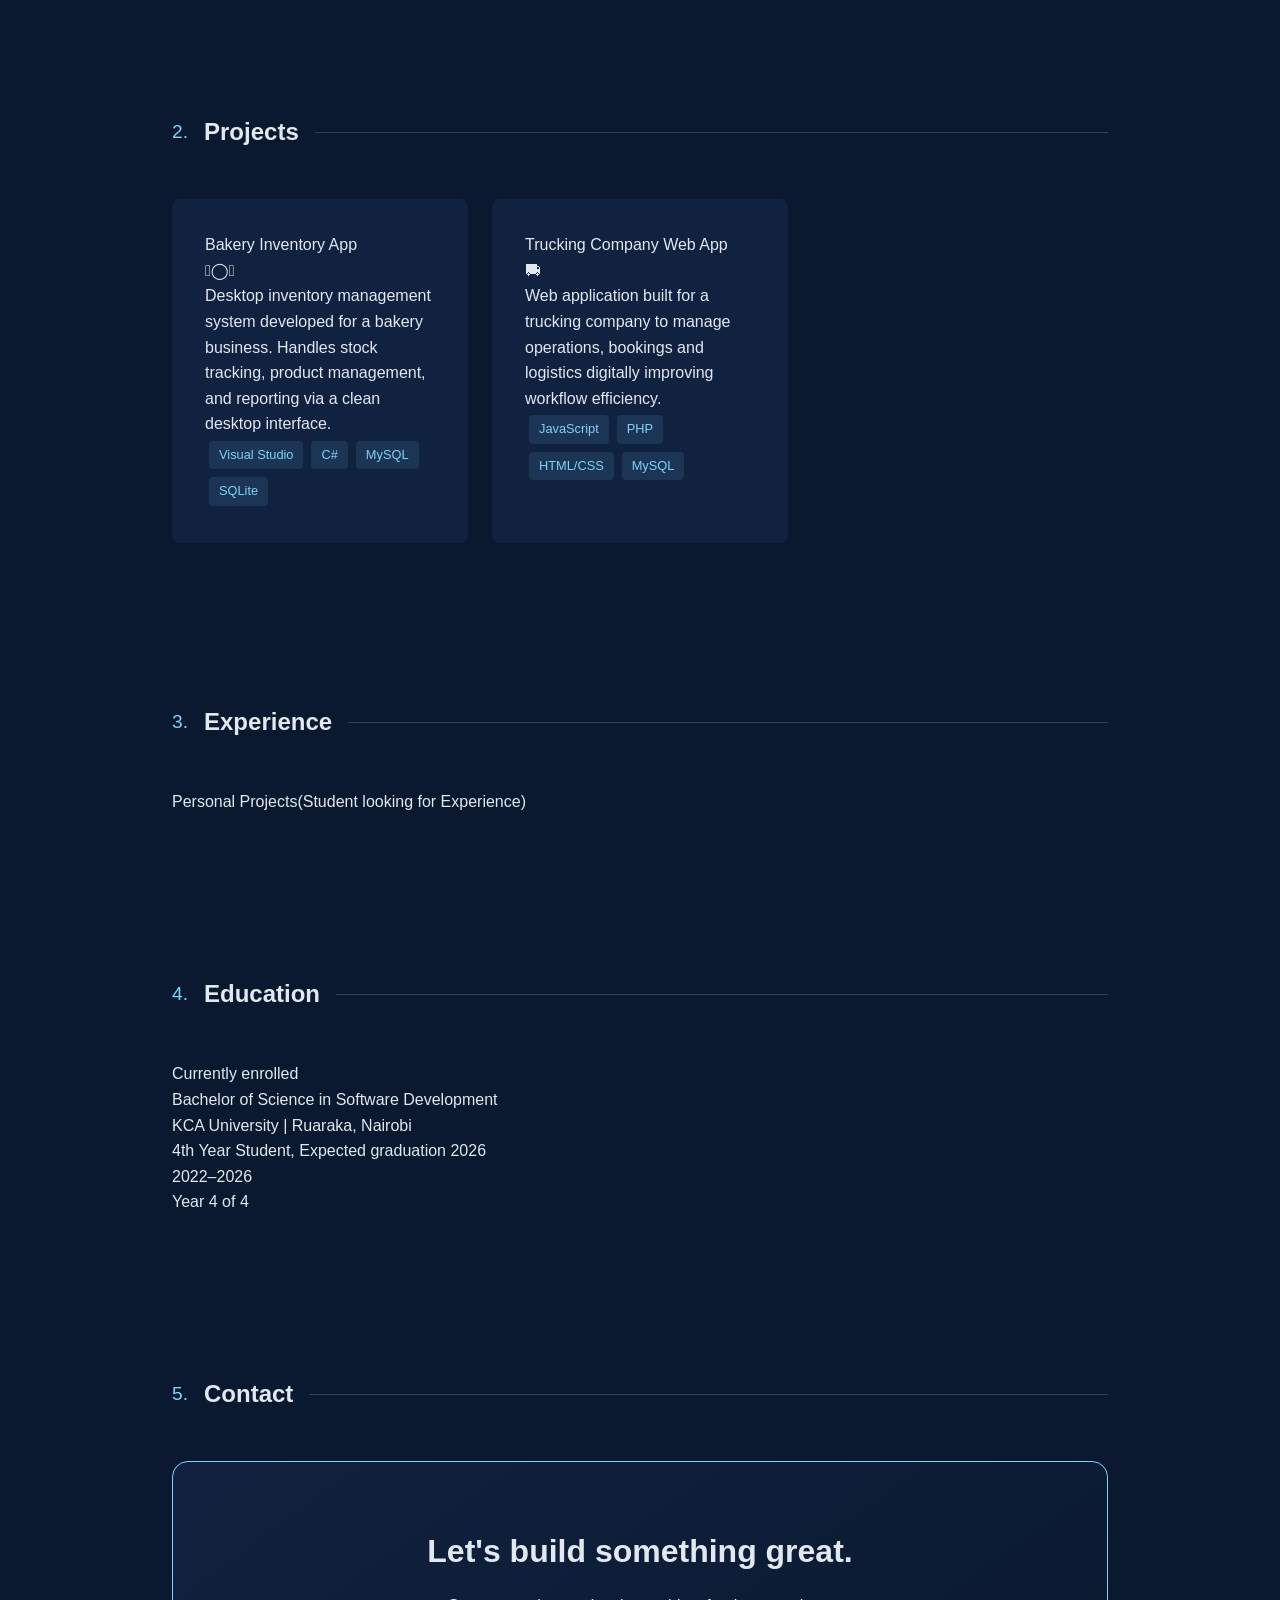
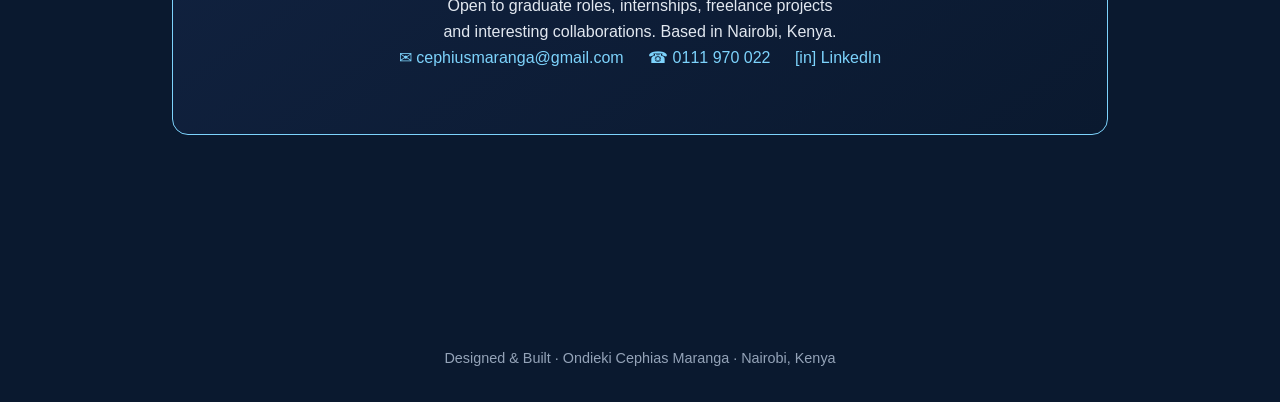
==== commit dacc06b8: "Update index.html" ====
--- a/index.html
+++ b/index.html
@@ -80,28 +80,28 @@
           </div>
         </div>
         <div class="skill-card">
-          <div class="skill-icon">⚛️</div>
+          <div class="skill-icon">⌘</div>
           <div class="skill-name">Frameworks</div>
           <div class="skill-tags">
             <span class="tag">React</span><span class="tag">WAMP</span>
           </div>
         </div>
         <div class="skill-card">
-          <div class="skill-icon">🛠️</div>
+          <div class="skill-icon">⚒</div>
           <div class="skill-name">Tools</div>
           <div class="skill-tags">
             <span class="tag">Visual Studio</span><span class="tag">MySQL Workbench</span><span class="tag">GitHub</span>
           </div>
         </div>
         <div class="skill-card">
-          <div class="skill-icon">📊</div>
+          <div class="skill-icon"🗁></div>
           <div class="skill-name">Microsoft Suite</div>
           <div class="skill-tags">
             <span class="tag">Word</span><span class="tag">Excel</span><span class="tag">PowerPoint</span>
           </div>
         </div>
         <div class="skill-card">
-          <div class="skill-icon">🤝</div>
+          <div class="skill-icon">✍︎</div>
           <div class="skill-name">Soft Skills</div>
           <div class="skill-tags">
             <span class="tag">Problem solving</span><span class="tag">Teamwork</span><span class="tag">Adaptability</span>
@@ -121,7 +121,7 @@
         <div class="project-card">
           <div class="project-header">
             <div class="project-name">Bakery Inventory App</div>
-            <div class="project-icon">🥐</div>
+            <div class="project-icon">𓌉◯𓇋</div>
           </div>
           <p class="project-desc">Desktop inventory management system developed for a bakery business. Handles stock tracking, product management, and reporting via a clean desktop interface.</p>
           <div class="project-stack">
@@ -131,7 +131,7 @@
         <div class="project-card">
           <div class="project-header">
             <div class="project-name">Trucking Company Web App</div>
-            <div class="project-icon">🚛</div>
+            <div class="project-icon">⛟</div>
           </div>
           <p class="project-desc">Web application built for a trucking company to manage operations, bookings and logistics digitally improving workflow efficiency.</p>
           <div class="project-stack">
